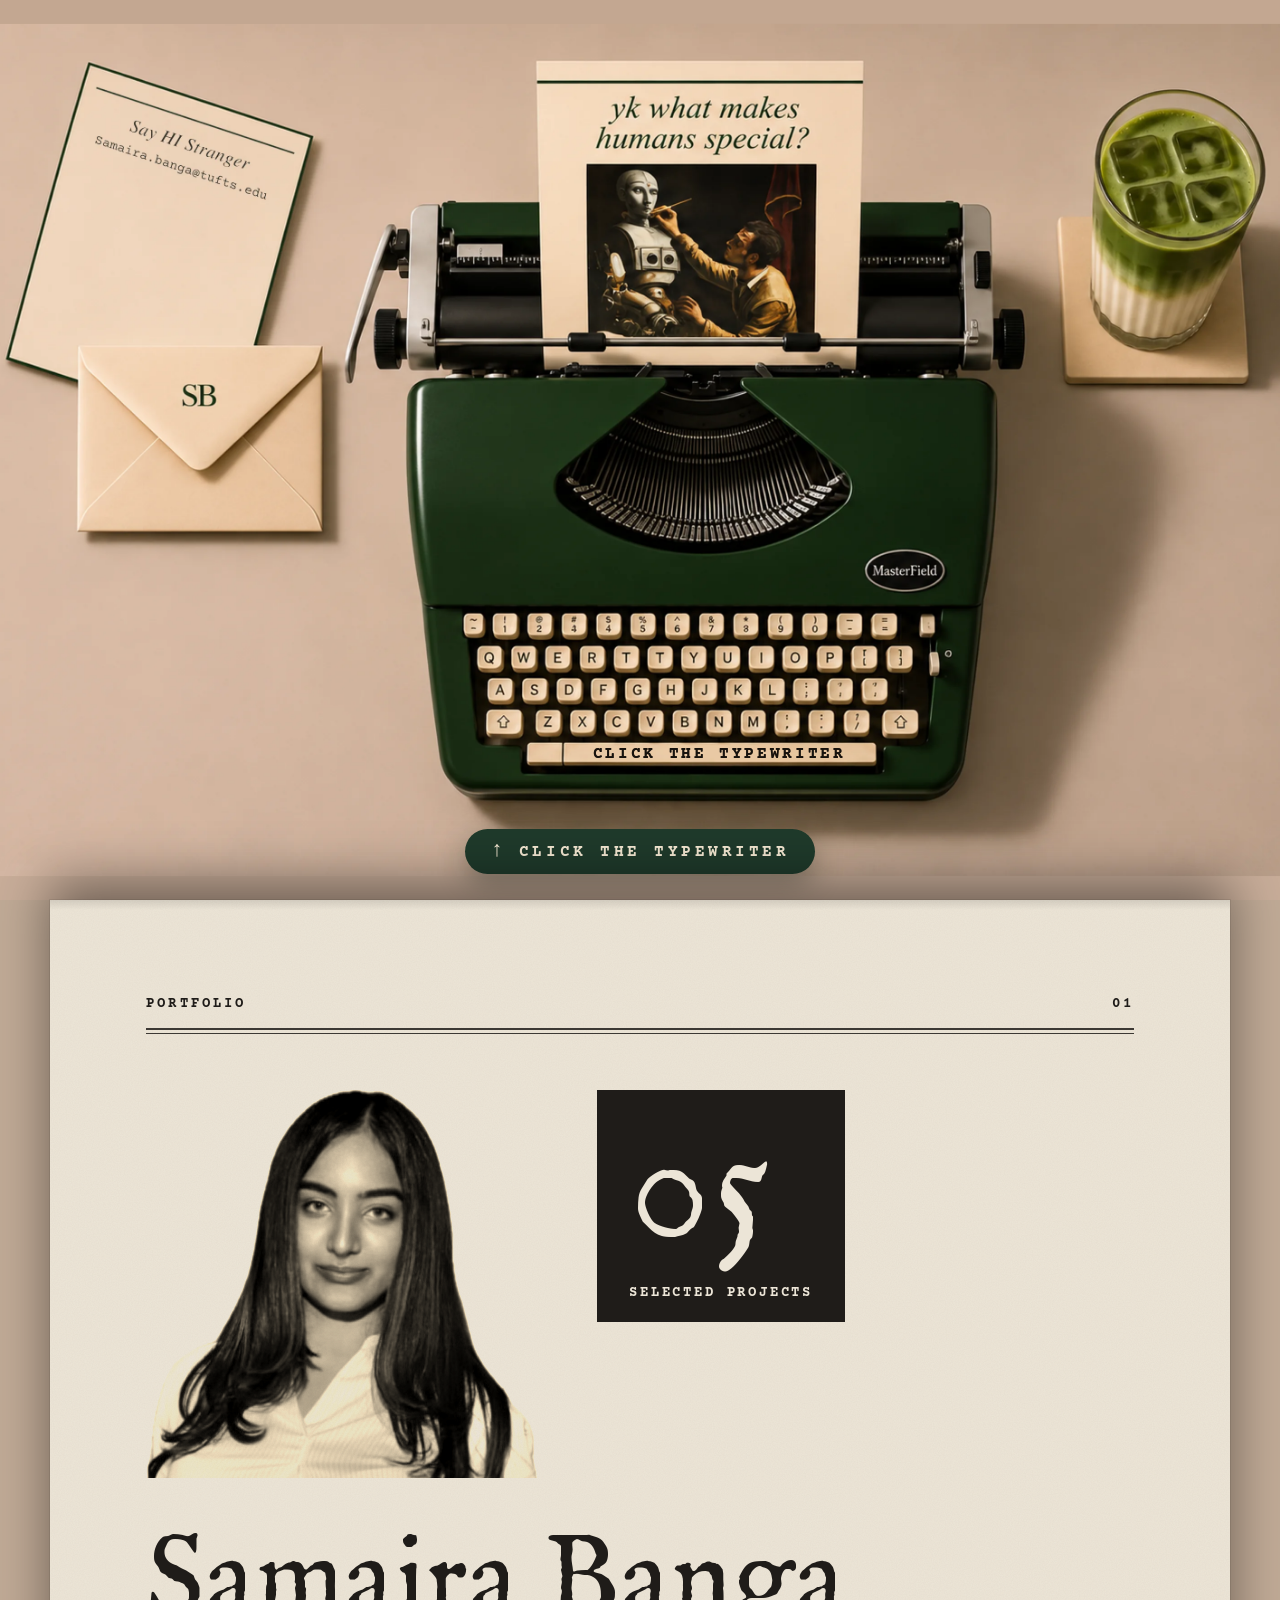
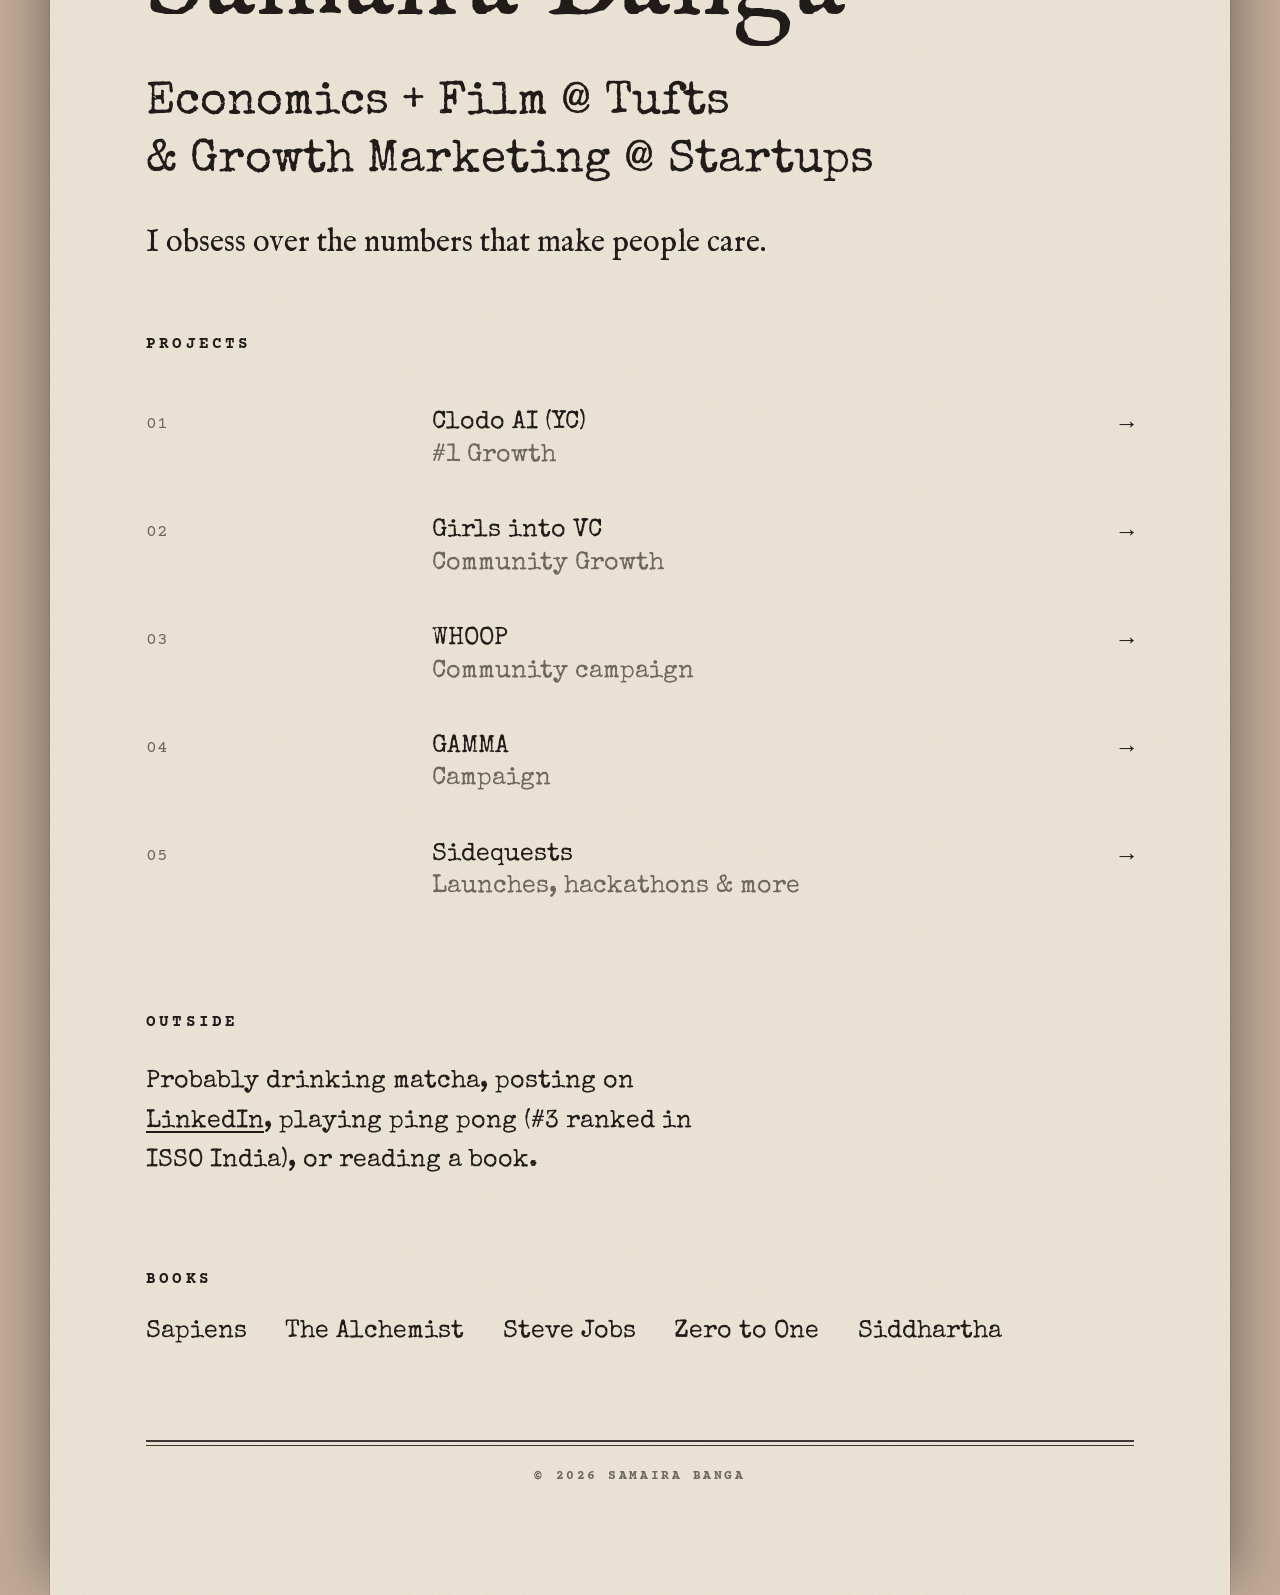
==== index.html @ 6762d8e2 "Typewriter opens the portfolio at the top of the page Co-Authored-By: Claude Opus 5.5 <noreply@anthr" ====
<!DOCTYPE html>
<html lang="en">
<head>
<meta charset="UTF-8">
<meta name="viewport" content="width=device-width, initial-scale=1.0">
<title>Samaira Banga</title>
<link rel="preconnect" href="https://fonts.googleapis.com">
<link href="https://fonts.googleapis.com/css2?family=Courier+Prime:wght@400;700&family=Special+Elite&display=swap" rel="stylesheet">
<style>
  @font-face { font-family: 'Fell'; font-style: normal; font-weight: 400; font-display: block; src: url([data-uri]) format('woff2'); }
  *, *::before, *::after { box-sizing: border-box; margin: 0; padding: 0; }
  :root {
    --paper: #ece5d7; --ink: #1f1c19; --ink-soft: #6e675d; --ink-faint: #9a9284;
    --fell: 'Fell', 'IM Fell English', Georgia, serif;
    --type: 'Special Elite', 'Courier Prime', monospace;
    --mono: 'Courier Prime', 'Courier New', monospace;
    --paper-noise: url("data:image/svg+xml;utf8,<svg xmlns='http://www.w3.org/2000/svg' width='220' height='220'><filter id='n'><feTurbulence type='fractalNoise' baseFrequency='.85' numOctaves='3' stitchTiles='stitch'/><feColorMatrix values='0 0 0 0 .35  0 0 0 0 .28  0 0 0 0 .2  0 0 0 .08 0'/></filter><rect width='100%' height='100%' filter='url(%23n)'/></svg>");
  }
  html, body { background: #c0aa96; }
  body { overflow-x: hidden; font-family: var(--type); color: var(--ink); }
  body.locked { overflow: hidden; }

  /* intro stays pinned while the portfolio sheet rises over it */
  .intro { position: sticky; top: 0; height: 100vh; height: 100svh; overflow: hidden; background: linear-gradient(#c3a791, #c3a791 50%, #c8ad99 50%); z-index: 0; }
  /* tall screens: the wide desk photo melts into the matching wall colour above and below */
  @media (orientation: portrait) { #overStage > img { -webkit-mask-image: linear-gradient(transparent, #000 3%, #000 97%, transparent); mask-image: linear-gradient(transparent, #000 3%, #000 97%, transparent); } }
  .scene { position: absolute; inset: 0; }
  .scene.hidden { visibility: hidden; pointer-events: none; }
  #closeScene { background: #2a2b27; }
  .stage { position: absolute; left: 0; top: 0; transform-origin: 0 0; }
  .stage img { display: block; width: 100%; height: 100%; user-select: none; -webkit-user-drag: none; }
  .cam { position: absolute; inset: 0; transform-origin: 50% 50%; will-change: transform, filter; }

  .hotspot { position: absolute; cursor: pointer; border-radius: 30px; -webkit-tap-highlight-color: transparent; }
  /* the cup is a live slice of the same photo so it can wobble */
  .cup-wobble { position: absolute; left: 0; top: 0; width: 100%; height: 100%; pointer-events: none;
    clip-path: polygon(76.4% 7%, 88.6% 7%, 88.6% 38.6%, 76.4% 38.6%); transform-origin: 82.5% 36.6%; }
  .cup-wobble img { width: 100%; height: 100%; }

  /* pages that slide out of the typewriter when you hover its sheet */
  .strips { position: absolute; inset: 0; pointer-events: none; z-index: 3; }
  .stage img.strip { position: absolute; left: 848px; top: 200px; width: 300px; height: auto; display: block; cursor: zoom-in;
    transform: translate(-50%, -50%) scale(.72); opacity: 0; pointer-events: none;
    box-shadow: 0 14px 30px rgba(40,25,10,.35), 0 0 0 1px rgba(0,0,0,.06);
    transition: transform .6s cubic-bezier(.2,.9,.25,1.08), opacity .2s ease; }
  .strip:nth-child(2) { transition-delay: .06s; } .strip:nth-child(3) { transition-delay: .12s; }
  .strips.open .strip { opacity: 1; pointer-events: auto; }
  .strips.open .s1 { transform: translate(calc(-50% - 335px), calc(-50% + 320px)) rotate(-8deg); }
  .strips.open .s2 { transform: translate(-50%, calc(-50% + 290px)) rotate(1.5deg); }
  .strips.open .s3 { transform: translate(calc(-50% + 335px), calc(-50% + 320px)) rotate(8deg); }
  .strips.open .strip:hover { z-index: 2; }
  .strips.open .s1:hover { transform: translate(calc(-50% - 335px), calc(-50% + 305px)) rotate(-6deg) scale(1.05); }
  .strips.open .s2:hover { transform: translate(-50%, calc(-50% + 275px)) rotate(0) scale(1.05); }
  .strips.open .s3:hover { transform: translate(calc(-50% + 335px), calc(-50% + 305px)) rotate(6deg) scale(1.05); }
  @media (orientation: portrait) {
    .stage img.strip { width: 440px; }
    .strips.open .s1, .strips.open .s1:hover { transform: translate(calc(-50% - 526px), calc(-50% + 410px)) rotate(-4deg); }
    .strips.open .s2, .strips.open .s2:hover { transform: translate(calc(-50% - 66px), calc(-50% + 390px)) rotate(1deg); }
    .strips.open .s3, .strips.open .s3:hover { transform: translate(calc(-50% + 394px), calc(-50% + 410px)) rotate(4deg); }
  }
  .lb { position: absolute; inset: 0; z-index: 60; display: grid; place-items: center; padding: 4vh 4vw;
    background: rgba(15,13,11,.6); opacity: 0; pointer-events: none; transition: opacity .25s; cursor: zoom-out; }
  .lb.open { opacity: 1; pointer-events: auto; }
  .lb img { max-width: 92vw; max-height: 88vh; box-shadow: 0 30px 70px rgba(0,0,0,.5); transform: scale(.94) rotate(-1deg); transition: transform .35s cubic-bezier(.2,.9,.25,1.05); }
  .lb.open img { transform: none; }

  /* ink added to the photo */
  .ink { position: absolute; transform: translate(-50%, -50%); white-space: nowrap; pointer-events: none; mix-blend-mode: multiply; }
  .mono-sb { font-family: var(--fell); font-size: 40px; color: #23382b; letter-spacing: .04em; }
  .letterhead { text-align: center; color: #2a2622; }
  .letterhead .crest { font-family: var(--fell); font-size: 22px; line-height: 1; }
  .letterhead .word { font-family: var(--fell); font-size: 13px; letter-spacing: .32em; margin-top: 3px; }

  .vignette { position: absolute; inset: 0; pointer-events: none; opacity: 0;
    background: radial-gradient(ellipse at center, transparent 35%, rgba(10,8,6,.85) 100%); }
  .flash { position: absolute; inset: 0; pointer-events: none; opacity: 0; background: #0d0c0a; }

  .hint {
    position: absolute; left: 50%; bottom: 1.6rem; transform: translateX(-50%); z-index: 6;
    font-family: var(--mono); font-weight: 700; font-size: 1rem; letter-spacing: .22em; text-transform: uppercase;
    color: #f4e8d2; background: #1f3a2b; padding: .85rem 1.6rem; border-radius: 999px;
    box-shadow: 0 10px 28px rgba(20,32,24,.35), 0 0 0 0 rgba(31,58,43,.45);
    white-space: nowrap; pointer-events: none; animation: nudge 1.8s ease-in-out infinite; transition: opacity .3s;
  }
  .hint .arw { display: inline-block; font-size: 1.35em; line-height: 0; margin-right: .55em; animation: point 1.8s ease-in-out infinite; }
  .hint .touch { display: none; }
  @media (hover: none) { .hint .touch { display: inline; } .hint .desk { display: none; } }
  @keyframes nudge {
    0%, 100% { transform: translate(-50%, 0); box-shadow: 0 10px 28px rgba(20,32,24,.35), 0 0 0 0 rgba(31,58,43,.45); }
    50% { transform: translate(-50%, -6px); box-shadow: 0 16px 32px rgba(20,32,24,.3), 0 0 0 10px rgba(31,58,43,0); }
  }
  @keyframes point { 50% { transform: translateY(-4px); } }
  @keyframes breathe { 50% { opacity: .55; } }
  /* printed right on the space bar of the photo */
  .spacebar-hint { position: absolute; left: 870px; top: 807px; transform: translate(-50%, -50%); white-space: nowrap; pointer-events: none;
    font-family: var(--mono); font-weight: 700; font-size: 17.5px; letter-spacing: .17em; text-transform: uppercase; color: #17120d;
    text-shadow: 0 0 .6px rgba(23,18,13,.6); animation: barpulse 2.2s ease-in-out infinite; transition: opacity .3s; }
  @keyframes barpulse { 50% { opacity: .45; } }
  @media (orientation: portrait) { .spacebar-hint { display: none; } }

  .paper-clip { position: absolute; inset: 0; clip-path: polygon(5.7% 22.4%, 71.9% 22.8%, 74.2% 52.6%, 4.1% 52.4%); }
  .typed { position: absolute; left: 7.5%; width: 63.5%; bottom: 50.6%; text-align: center;
    font-family: var(--fell); font-weight: 400; color: #1f1c19; text-shadow: 0 0 .5px rgba(31,28,25,.55); }
  .typed .ln { white-space: pre-wrap; }

  .scroll-cue {
    background: none; border: 0; cursor: pointer;
    position: absolute; bottom: 1.2rem; left: 50%; transform: translate(-50%, 8px); z-index: 5;
    display: flex; flex-direction: column; align-items: center; gap: .2rem;
    font-family: var(--mono); font-weight: 700; font-size: .75rem; letter-spacing: .3em; text-transform: uppercase;
    color: var(--paper); text-decoration: none; opacity: 0; pointer-events: none; transition: opacity .5s, transform .5s;
    text-shadow: 0 1px 6px rgba(0,0,0,.6);
  }
  .scroll-cue.show { opacity: 1; pointer-events: auto; transform: translate(-50%, 0); }
  .scroll-cue b { font-size: 1.1rem; animation: bob 1.4s ease-in-out infinite; }
  @keyframes bob { 50% { transform: translateY(5px); } }

  /* ---------- "Click me" toggle + note ---------- */
  .toggle {
    position: absolute; bottom: 1rem; right: 1rem; z-index: 50;
    font-family: var(--mono); font-weight: 700; font-size: .75rem; letter-spacing: .22em; text-transform: uppercase;
    background: var(--paper); color: var(--ink); border: 1.5px solid var(--ink); border-radius: 999px;
    padding: .62rem 1.05rem; cursor: pointer; box-shadow: 0 4px 14px rgba(0,0,0,.25);
    transition: background .2s, color .2s, transform .15s;
  }
  .toggle:hover { transform: translateY(-1px); }
  .toggle[aria-pressed="true"] { background: var(--ink); color: var(--paper); }
  .note-wrap { position: absolute; inset: 0; z-index: 40; display: grid; place-items: center; padding: 1.5rem;
    background: rgba(15,13,11,.45); opacity: 0; pointer-events: none; transition: opacity .3s; }
  .note-wrap.open { opacity: 1; pointer-events: auto; }
  .note {
    width: min(520px, 90vw); padding: 3rem 2.6rem 2.6rem;
    background-color: var(--paper); background-image: var(--paper-noise);
    box-shadow: 0 30px 70px rgba(0,0,0,.45), 0 0 0 1px rgba(0,0,0,.06);
    font-family: var(--fell); font-size: clamp(1.45rem, 3.6vw, 2rem); line-height: 1.35; color: var(--ink); text-align: center;
    transform: translateY(120%) rotate(-3deg); transition: transform .65s cubic-bezier(.2,.9,.25,1.05);
    border-top: 1px dashed rgba(31,28,25,.25);
  }
  .note-wrap.open .note { transform: translateY(0) rotate(-1.2deg); }
  .note .sig { margin-top: 1.4rem; font-size: .8em; color: var(--ink-soft); }

  /* ---------- portfolio sheet that emerges over the typewriter ---------- */
  .sheet {
    position: relative; z-index: 2;
    width: min(94vw, 1180px); margin: 0 auto;
    background-color: var(--paper); background-image: var(--paper-noise);
    box-shadow: 0 -18px 50px rgba(0,0,0,.45), 0 0 0 1px rgba(0,0,0,.08);
    transform-origin: 50% 0;
  }
  .sheet::before { /* faint feed marks across the top edge */
    content: ''; position: absolute; left: 0; right: 0; top: 0; height: 10px;
    background: linear-gradient(180deg, rgba(0,0,0,.10), transparent);
  }
  .portfolio { padding: 6rem 6rem 7rem; }
  .rv { opacity: 0; transform: translateY(18px); transition: opacity .6s ease, transform .6s ease; }
  .sheet.in .rv { opacity: 1; transform: none; }
  .topbar { position: relative; display: flex; justify-content: space-between; padding-bottom: 1.4rem; margin-bottom: 3.5rem;
    font-family: var(--mono); font-weight: 700; font-size: .9rem; letter-spacing: .22em; text-transform: uppercase; }
  .topbar::after, .foot::before { content: ''; position: absolute; left: 0; right: 0; height: 0; border-top: 2px solid var(--ink); border-bottom: 1px solid var(--ink); padding-top: 3px; opacity: .85; }
  .topbar::after { bottom: 0; }
  .hero { display: flex; align-items: flex-start; gap: clamp(1.5rem, 4vw, 3.5rem); margin-bottom: 3rem; }
  .camera { position: relative; width: min(46%, 400px); flex-shrink: 0; overflow: hidden; cursor: pointer; -webkit-tap-highlight-color: transparent; }
  .camera img { display: block; width: 100%; height: auto; mix-blend-mode: multiply; filter: grayscale(1) sepia(.35) contrast(1.15) brightness(1.02); }
  .camera::before, .camera::after { content: ''; position: absolute; left: 0; right: 0; height: 50%; background: var(--ink); transform: scaleY(0); pointer-events: none; z-index: 1; }
  .camera::before { top: 0; transform-origin: top; } .camera::after { bottom: 0; transform-origin: bottom; }
  .camera.snap::before, .camera.snap::after { animation: shutter .32s cubic-bezier(.6,0,.4,1); }
  @keyframes shutter { 0% { transform: scaleY(0); } 35%, 55% { transform: scaleY(1.02); } 100% { transform: scaleY(0); } }
  .camera .cflash { position: absolute; inset: 0; background: #fffaf0; opacity: 0; pointer-events: none; z-index: 2; }
  .camera.snap .cflash { animation: cflash .6s ease-out .16s; }
  @keyframes cflash { 10% { opacity: .95; } 100% { opacity: 0; } }
  .stat { background: var(--ink); color: var(--paper); padding: 1.6rem 2rem 1.3rem; cursor: pointer; -webkit-tap-highlight-color: transparent; }
  .stat .big { font-family: var(--fell); font-size: clamp(5rem, 13vw, 11rem); line-height: .9; margin-bottom: 1.2rem; }
  .stat .small { font-family: var(--mono); font-weight: 700; font-size: clamp(.7rem, 1.1vw, .9rem); letter-spacing: .2em; text-transform: uppercase; }
  .stat.stamping { animation: stamp .55s cubic-bezier(.5,0,.3,1); }
  @keyframes stamp { 40% { transform: translateY(-10px) rotate(-4deg) scale(1.12); box-shadow: 0 16px 24px rgba(0,0,0,.35); } 58% { transform: rotate(.5deg) scale(.94); } 72% { transform: scale(1.02); } 100% { transform: none; } }
  .camera:focus-visible, .stat:focus-visible { outline: 1px dashed var(--ink); outline-offset: 4px; }
  .quote { font-family: var(--fell); font-size: clamp(1.3rem, 2.4vw, 2rem); line-height: 1.3; margin-top: 2rem; }
  .email { display: inline-block; margin-top: 2rem; font-size: clamp(1.1rem, 1.9vw, 1.45rem); color: inherit; text-decoration: underline; text-underline-offset: 5px; text-decoration-thickness: 1px; }
  .email:hover { color: var(--ink-soft); }
  .outside { font-size: clamp(1.15rem, 2vw, 1.55rem); line-height: 1.6; max-width: 40ch; }
  .outside a { text-decoration: underline; text-underline-offset: 4px; color: inherit; }
  .books { list-style: none; display: flex; flex-wrap: wrap; gap: .6rem 2.4rem; font-size: clamp(1.15rem, 2vw, 1.55rem); }
  .foot { position: relative; margin-top: 6rem; padding-top: 1.8rem; text-align: center; font-family: var(--mono); font-weight: 700; font-size: .8rem; letter-spacing: .2em; text-transform: uppercase; color: var(--ink-soft); }
  .foot::before { top: 0; }
  .media-link { display: block; cursor: pointer; }
  .media-link img { transition: transform .25s ease, box-shadow .25s ease; }
  .media-link:hover img { transform: translateY(-3px); box-shadow: 0 12px 26px rgba(0,0,0,.18); }
  .work a { display: contents; color: inherit; text-decoration: none; cursor: pointer; }
  /* in-page project view */
  [hidden] { display: none !important; }
  .back { background: none; border: 0; padding: 0; cursor: pointer; color: inherit; font: inherit; letter-spacing: inherit; text-transform: inherit; }
  .back:hover { color: var(--ink-soft); }
  .d-title { font-family: var(--fell); font-weight: 400; font-size: clamp(3rem, 8vw, 6.4rem); line-height: 1; }
  .d-kicker { font-family: var(--mono); font-weight: 700; font-size: .95rem; letter-spacing: .2em; text-transform: uppercase; margin-top: 1.6rem; }
  .d-tag { font-size: clamp(1.15rem, 2vw, 1.55rem); line-height: 1.5; margin-top: 1.4rem; max-width: 46ch; color: var(--ink-soft); }
  .media { display: grid; grid-template-columns: repeat(auto-fit, minmax(260px, 1fr)); gap: 3rem 2.2rem; margin-top: 3.5rem; }
  .media figure { margin: 0; }
  .media img { display: block; width: 100%; mix-blend-mode: multiply; filter: grayscale(1) sepia(.35) contrast(1.15) brightness(1.02); transition: filter .3s, mix-blend-mode .3s; }
  .media figure:hover img { filter: none; mix-blend-mode: normal; }
  .media .tall img { aspect-ratio: 9/16; object-fit: cover; }
  .media figcaption { font-size: clamp(1rem, 1.6vw, 1.25rem); line-height: 1.55; }
  .media figcaption p { margin-top: 1rem; }
  .media a, .d-body a { color: inherit; text-decoration: underline; text-underline-offset: 4px; }
  .media a.view { display: inline-block; margin-top: 1rem; text-decoration: none; font-family: var(--mono); font-weight: 700; font-size: .8rem; letter-spacing: .18em; text-transform: uppercase; color: var(--ink-soft); }
  .media a.view:hover { color: var(--ink); }
  .d-body { margin-top: 3rem; font-size: clamp(1.1rem, 1.9vw, 1.45rem); line-height: 1.6; max-width: 46ch; }
  .d-body p + p { margin-top: 1rem; }
  .quests { list-style: none; margin-top: 3.5rem; border-bottom: 1px solid rgba(31,28,25,.18); }
  .quests > li { border-top: 1px solid rgba(31,28,25,.18); }
  .quests summary { list-style: none; display: grid; grid-template-columns: 4rem 1fr auto; align-items: start; padding: 1.8rem 0; cursor: pointer; }
  .quests summary::-webkit-details-marker { display: none; }
  .q-static { display: grid; grid-template-columns: 4rem 1fr auto; align-items: start; padding: 1.8rem 0; }
  .quests .num { font-family: var(--mono); font-size: 1.15rem; color: var(--ink-soft); padding-top: .35rem; }
  .q-head { display: block; }
  .q-title { display: block; font-family: var(--fell); font-weight: 400; font-size: clamp(1.7rem, 3.4vw, 2.4rem); line-height: 1.1; }
  .quests summary:hover .q-title { text-decoration: underline; text-decoration-thickness: 1px; text-underline-offset: 6px; }
  .q-text { display: block; font-size: clamp(1.1rem, 1.9vw, 1.4rem); color: var(--ink-soft); margin-top: .5rem; }
  .q-toggle { position: relative; width: 1.4rem; height: 1.4rem; margin-top: .6rem; }
  .q-toggle::before, .q-toggle::after { content: ''; position: absolute; left: 0; right: 0; top: 50%; height: 2px; background: var(--ink); transition: transform .25s ease; }
  .q-toggle::after { transform: rotate(90deg); }
  details[open] .q-toggle::after { transform: rotate(0); }
  .q-body { padding: 0 0 2rem 4rem; }
  .q-bullets { margin: 0 0 0 1.1rem; font-size: clamp(1.05rem, 1.8vw, 1.3rem); line-height: 1.55; }
  .q-bullets li + li { margin-top: .35rem; }
  .q-bullets a { color: inherit; text-decoration: underline; text-underline-offset: 4px; }
  .q-bullets .media { margin-top: 1.2rem; }
  .q-bullets a.q-visit { text-decoration: none; color: var(--ink-soft); }
  .quests .media { margin-top: 1.4rem; grid-template-columns: 1fr 1fr; gap: 1.2rem; }
  .quests .media figure.wide { grid-column: 1 / -1; }
  .quests .media figure.sq img { aspect-ratio: 1 / 1; object-fit: cover; object-position: 50% 80%; }
  .q-visit { display: inline-block; margin-top: 1rem; font-family: var(--mono); font-weight: 700; font-size: .8rem; letter-spacing: .18em; text-transform: uppercase; color: var(--ink-soft); text-decoration: none; }
  .q-visit:hover { color: var(--ink); }
  .d-visit { margin-top: 1.6rem; }
  @media (max-width: 640px) { .quests summary, .q-static { grid-template-columns: 2.6rem 1fr auto; } .q-body { padding-left: 2.6rem; } }
  .d-next { display: flex; justify-content: space-between; gap: 1rem; margin-top: 5rem; font-family: var(--mono); font-weight: 700; font-size: .9rem; letter-spacing: .2em; text-transform: uppercase; }
  .pv-in { animation: pvin .5s ease; }
  @keyframes pvin { from { opacity: 0; transform: translateY(14px); } to { opacity: 1; transform: none; } }
  /* back-to-desk cue on the close-up */
  .desk-cue { position: absolute; top: 1.1rem; left: 50%; transform: translateX(-50%); z-index: 5; background: none; border: 0; cursor: pointer;
    font-family: var(--mono); font-weight: 700; font-size: .7rem; letter-spacing: .28em; text-transform: uppercase; color: var(--paper);
    text-shadow: 0 1px 6px rgba(0,0,0,.6); opacity: .75; display: flex; flex-direction: column; align-items: center; gap: .15rem; }
  .desk-cue:hover { opacity: 1; }
  .work li:hover .co { text-decoration: underline; text-decoration-thickness: 1px; text-underline-offset: 6px; }
  .name { font-family: var(--fell); font-weight: 400; font-size: clamp(3.4rem, 9vw, 7.6rem); line-height: 1; }
  .label.first { margin-top: 4.5rem; }
  .sub { font-size: clamp(1.6rem, 3.6vw, 3rem); line-height: 1.25; margin-top: 2.2rem; }
  .role { font-family: var(--mono); font-weight: 700; font-size: clamp(.95rem, 1.6vw, 1.35rem); letter-spacing: .22em; text-transform: uppercase; margin-top: 2.2rem; }
  .label { font-family: var(--mono); font-weight: 700; font-size: 1rem; letter-spacing: .2em; margin: 5.5rem 0 2rem; }
  .work { list-style: none; }
  .work li { display: grid; grid-template-columns: 1fr 2.4fr auto; align-items: start; padding: 1.6rem 0; }
  .work .num { font-family: var(--mono); font-size: 1.15rem; color: var(--ink-soft); padding-top: .2rem; }
  .work .co, .work .what { font-size: 1.55rem; }
  .work .what { color: var(--ink-soft); margin-top: .55rem; }
  .work .arrow { font-size: 1.5rem; }
  @media (max-width: 700px) {
    .hint { bottom: 4.2rem; }
    .portfolio { padding: 4rem 1.5rem 5rem; }
    .work li { grid-template-columns: 3rem 1fr auto; }
    .work .co, .work .what { font-size: 1.2rem; }
    .note { padding: 2.4rem 1.6rem 2rem; }
    .hero { gap: 1rem; }
    .sub { font-size: clamp(1.1rem, 5.3vw, 1.4rem); }
    .quote { font-size: 1.05rem; }
    .media { grid-template-columns: 1fr 1fr; gap: 2rem 1rem; }
    .media figure.wide { grid-column: 1 / -1; }
    .stat { padding: 1rem 1.1rem .9rem; }
    .topbar { margin-bottom: 2.2rem; }
  }
  /* touch-to-ink: black ink splashes out from where you touch, then draws back */
@property --splat {
  syntax: "<length>";
  inherits: false;
  initial-value: 0px;
}

.splat {
  position: relative;
  display: inline-block;
  padding: 0 0.15em;
  margin: 0 -0.15em;
  cursor: default;
  white-space: inherit;
}

.splat::after {
  content: attr(data-text);
  position: absolute;
  inset: 0;
  padding: 0 0.15em;
  background: var(--ink);
  color: var(--paper);
  text-shadow: none;
  pointer-events: none;
  --splat: 0px;
  -webkit-mask: url("data:image/svg+xml,%3Csvg xmlns='http://www.w3.org/2000/svg' viewBox='0 0 200 200'%3E%3Cpath d='M159.7 93.9Q169.5 100.0 160.0 106.2Q150.5 112.4 152.7 120.6Q154.9 128.8 146.3 131.1Q137.8 133.5 135.8 141.3Q133.9 149.1 126.9 150.9Q120.0 152.7 113.0 151.2Q106.0 149.8 98.6 161.2Q91.2 172.6 86.8 159.6Q82.4 146.5 74.8 147.0Q67.2 147.5 64.8 140.4Q62.3 133.4 58.6 128.5Q55.0 123.6 49.6 118.7Q44.2 113.8 39.3 106.9Q34.5 100.0 35.4 92.2Q36.4 84.3 44.5 79.7Q52.7 75.2 53.3 67.2Q53.9 59.2 57.7 51.6Q61.4 44.1 70.0 43.7Q78.5 43.4 85.8 43.4Q93.1 43.5 100.7 37.7Q108.3 32.0 115.5 36.1Q122.7 40.2 130.1 42.9Q137.6 45.5 139.3 54.6Q141.0 63.7 143.5 69.8Q145.9 75.9 147.9 81.8Q149.9 87.7 159.7 93.9Z'/%3E%3Ccircle cx='67.7' cy='183.9' r='3.5'/%3E%3Ccircle cx='25.0' cy='57.8' r='4.5'/%3E%3Ccircle cx='29.9' cy='78.3' r='2.8'/%3E%3Ccircle cx='123.8' cy='183.7' r='4.9'/%3E%3Ccircle cx='66.7' cy='178.1' r='5.0'/%3E%3Ccircle cx='72.5' cy='185.1' r='6.3'/%3E%3Ccircle cx='103.1' cy='184.6' r='5.4'/%3E%3Ccircle cx='162.3' cy='37.8' r='4.1'/%3E%3Ccircle cx='174.0' cy='90.7' r='4.8'/%3E%3Cellipse cx='102.9' cy='36.2' rx='11.4' ry='3.1' transform='rotate%28273 102.9 36.2%29'/%3E%3Cellipse cx='65.0' cy='38.0' rx='11.9' ry='4.8' transform='rotate%28241 65.0 38.0%29'/%3E%3Cellipse cx='72.6' cy='164.8' rx='12.0' ry='4.2' transform='rotate%28113 72.6 164.8%29'/%3E%3Cellipse cx='30.6' cy='119.6' rx='13.7' ry='3.9' transform='rotate%28164 30.6 119.6%29'/%3E%3C/svg%3E") no-repeat;
  mask: url("data:image/svg+xml,%3Csvg xmlns='http://www.w3.org/2000/svg' viewBox='0 0 200 200'%3E%3Cpath d='M159.7 93.9Q169.5 100.0 160.0 106.2Q150.5 112.4 152.7 120.6Q154.9 128.8 146.3 131.1Q137.8 133.5 135.8 141.3Q133.9 149.1 126.9 150.9Q120.0 152.7 113.0 151.2Q106.0 149.8 98.6 161.2Q91.2 172.6 86.8 159.6Q82.4 146.5 74.8 147.0Q67.2 147.5 64.8 140.4Q62.3 133.4 58.6 128.5Q55.0 123.6 49.6 118.7Q44.2 113.8 39.3 106.9Q34.5 100.0 35.4 92.2Q36.4 84.3 44.5 79.7Q52.7 75.2 53.3 67.2Q53.9 59.2 57.7 51.6Q61.4 44.1 70.0 43.7Q78.5 43.4 85.8 43.4Q93.1 43.5 100.7 37.7Q108.3 32.0 115.5 36.1Q122.7 40.2 130.1 42.9Q137.6 45.5 139.3 54.6Q141.0 63.7 143.5 69.8Q145.9 75.9 147.9 81.8Q149.9 87.7 159.7 93.9Z'/%3E%3Ccircle cx='67.7' cy='183.9' r='3.5'/%3E%3Ccircle cx='25.0' cy='57.8' r='4.5'/%3E%3Ccircle cx='29.9' cy='78.3' r='2.8'/%3E%3Ccircle cx='123.8' cy='183.7' r='4.9'/%3E%3Ccircle cx='66.7' cy='178.1' r='5.0'/%3E%3Ccircle cx='72.5' cy='185.1' r='6.3'/%3E%3Ccircle cx='103.1' cy='184.6' r='5.4'/%3E%3Ccircle cx='162.3' cy='37.8' r='4.1'/%3E%3Ccircle cx='174.0' cy='90.7' r='4.8'/%3E%3Cellipse cx='102.9' cy='36.2' rx='11.4' ry='3.1' transform='rotate%28273 102.9 36.2%29'/%3E%3Cellipse cx='65.0' cy='38.0' rx='11.9' ry='4.8' transform='rotate%28241 65.0 38.0%29'/%3E%3Cellipse cx='72.6' cy='164.8' rx='12.0' ry='4.2' transform='rotate%28113 72.6 164.8%29'/%3E%3Cellipse cx='30.6' cy='119.6' rx='13.7' ry='3.9' transform='rotate%28164 30.6 119.6%29'/%3E%3C/svg%3E") no-repeat;
  -webkit-mask-size: var(--splat) var(--splat);
  mask-size: var(--splat) var(--splat);
  -webkit-mask-position: calc(var(--x, 50%) - var(--splat) / 2) calc(var(--y, 50%) - var(--splat) / 2);
  mask-position: calc(var(--x, 50%) - var(--splat) / 2) calc(var(--y, 50%) - var(--splat) / 2);
  transition: --splat 0.5s cubic-bezier(0.5, 0, 0.75, 0);
}

.splat.inked::after {
  --splat: 1800px;
  transition: --splat 0.8s linear;
}




  @media (prefers-reduced-motion: reduce) {
    .splat::after, .splat.inked::after { transition: none; }
    .hint, .hint .arw, .spacebar-hint, .scroll-cue b { animation: none; }
    .note, .rv, .strip, .lb, .lb img { transition: none; }
    .camera.snap::before, .camera.snap::after, .camera.snap .cflash, .stat.stamping { animation: none; }
  }
</style>
<script>
  (function () {
    try { if ('scrollRestoration' in history) history.scrollRestoration = 'manual'; } catch (e) {}
    try { if (location.hash) history.replaceState(null, '', location.pathname + location.search); } catch (e) {}
    window.scrollTo(0, 0);
    window.addEventListener('load', function () { window.scrollTo(0, 0); });
  })();
</script>
</head>
<body class="locked">

<section class="intro" id="intro" aria-label="Intro">
<div class="lb" id="lb" role="dialog" aria-label="Page"><img id="lbImg" alt=""></div>

  <!-- 1. top-down photo -->
  <div class="scene" id="overScene">
    <div class="cam" id="overCam">
      <div class="stage" id="overStage" style="width:1670px;height:942px">
        <img src="[data-uri]" alt="A green typewriter on a desk with a page asking what makes humans special, a Say HI Stranger note with Samaira's email, an SB envelope and an iced matcha">
        <div class="cup-wobble" id="cupWobble"><img src="[data-uri]" alt=""></div><script>document.querySelector('#cupWobble img').src=document.querySelector('#overStage > img').src;</script>
        <div class="hotspot" id="typewriterHit" style="left:27.2%;top:4%;width:45.3%;height:87%" role="button" tabindex="0" aria-label="Open the typewriter"></div>
        <div class="spacebar-hint" id="hint" aria-hidden="true">Click the typewriter</div>
        <div class="hotspot" id="paperHit" style="left:39.6%;top:3.5%;width:22.4%;height:37%" role="button" tabindex="0" aria-label="Pull out the pages"></div>
        <div class="strips" id="strips"><img class="strip s1" src="[data-uri]" alt="Page 1 of the story"><img class="strip s2" src="[data-uri]" alt="Page 2 of the story"><img class="strip s3" src="[data-uri]" alt="Page 3 of the story"></div>
        <a class="hotspot" id="cupHit" style="left:74.7%;top:6%;width:14.4%;height:37%" href="https://chatgpt.com/s/t_6aeb7a5921008191a68fbeeb0198187c" target="_blank" rel="noopener noreferrer" aria-label="Open the matcha link"></a>
      </div>
    </div>
    <div class="vignette" id="vignette"></div>
    <div class="hint hint-pill" id="hintPill"><span class="arw">↑</span><span class="desk">Click</span><span class="touch">Tap</span> the typewriter</div>
  </div>

  <!-- 2. close-up of the paper -->
  <div class="scene hidden" id="closeScene">
    <div class="cam" id="closeCam">
      <div class="stage" id="closeStage" style="width:1536px;height:1134px">
        <img src="[data-uri]" alt="Close-up of paper in the typewriter">
        <div class="paper-clip"><div class="typed" id="typed" aria-live="polite"></div></div>
      </div>
    </div>
    <button class="desk-cue" id="deskCue" type="button"><b>↑</b><span>Back to desk</span></button>
    <button class="scroll-cue" id="scrollCue" type="button"><span>See portfolio</span><b>↓</b></button>
  </div>
  <div class="flash" id="flash"></div>
</section>

<div class="sheet" id="sheet">
<section class="portfolio" id="portfolio-content">
  <div class="topbar rv"><span>Portfolio</span><span>01</span></div>
  <header class="hero rv">
    <div class="camera" id="camera" role="button" tabindex="0" aria-label="Take a photo"><img src="[data-uri]" alt="Samaira Banga"><span class="cflash"></span></div>
    <div class="stat" id="stamp" role="button" tabindex="0" aria-label="Stamp"><div class="big">05</div><div class="small">Selected projects</div></div>
  </header>
  <h1 class="name rv"><span class="splat">Samaira Banga</span></h1>
  <div class="sub rv"><span class="splat">Economics + Film @&nbsp;Tufts</span><br><span class="splat">&amp; Growth Marketing @&nbsp;Startups</span></div>
  <p class="quote rv"><span class="splat">I obsess over the numbers that make people care.</span></p>
  <div class="label first rv" id="work">PROJECTS</div>
  <ul class="work">
    <li class="rv"><a href="#" data-slug="clodo"><span class="num">01</span><div><div class="co">Clodo AI (YC)</div><div class="what">#1 Growth</div></div><span class="arrow">→</span></a></li>
    <li class="rv"><a href="#" data-slug="girlsintovc"><span class="num">02</span><div><div class="co">Girls into VC</div><div class="what">Community Growth</div></div><span class="arrow">→</span></a></li>
    <li class="rv"><a href="#" data-slug="whoop"><span class="num">03</span><div><div class="co">WHOOP</div><div class="what">Community campaign</div></div><span class="arrow">→</span></a></li>
    <li class="rv"><a href="#" data-slug="gamma"><span class="num">04</span><div><div class="co">GAMMA</div><div class="what">Campaign</div></div><span class="arrow">→</span></a></li>
    <li class="rv"><a href="#" data-slug="sidequests"><span class="num">05</span><div><div class="co">Sidequests</div><div class="what">Launches, hackathons &amp; more</div></div><span class="arrow">→</span></a></li>
  </ul>
  <div class="label rv">OUTSIDE</div>
  <p class="outside rv">Probably drinking matcha, posting on <a href="https://www.linkedin.com/in/samaira-banga-2a7239335/" target="_blank" rel="noopener noreferrer">LinkedIn</a>, playing ping pong (#3 ranked in ISSO India), or reading a book.</p>
  <div class="label rv">BOOKS</div>
  <ul class="books rv"><li>Sapiens</li><li>The Alchemist</li><li>Steve Jobs</li><li>Zero to One</li><li>Siddhartha</li></ul>
  <footer class="foot rv">&copy; 2026 Samaira Banga</footer>
</section>
<section class="portfolio" id="project-view" hidden aria-live="polite"></section>
</div>

<script>
// Central place to edit project content. Each project becomes one row in
// the Projects list on the home page and one detail page. The list order here
// is the order on the site.
const PROJECTS = [
  {
    slug: "clodo",
    title: "Clodo AI (YC)",
    role: "Planet scale people sourcing",
    url: "https://clodo.ai/",
    meta: "#1 Growth",
    // Numbered sections: an optional heading, a row of images (max 2 per
    // row), then a shared caption below the whole row.
    sections: [
      {
        images: ["[data-uri]", "[data-uri]"],
        text: [
          "Created Founder-Led content on LinkedIn for <a class=\"inline-link\" href=\"https://www.linkedin.com/in/sidharthrajaram/\" target=\"_blank\" rel=\"noopener noreferrer\">@Sidrajaram</a> and <a class=\"inline-link\" href=\"https://www.linkedin.com/in/rithvikchuppala/\" target=\"_blank\" rel=\"noopener noreferrer\">@RithvikChuppala</a>, growing from 0 to 2M+ impressions and adding $50k in MRR."
        ]
      }
    ]
  },
  {
    slug: "girlsintovc",
    title: "Girls into VC",
    role: "Community of 10k+ women",
    meta: "Community Growth",
    videos: [
      {
        thumbnail: "[data-uri]",
        url: "https://www.linkedin.com/feed/update/urn:li:activity:7467707389861928960/",
        text: [
          "A16z Boston Tech Week Hackathon.",
          "Partnered with Lovable & Silicon Valley Bank, 100+ signups via socials."
        ]
      },
      {
        thumbnail: "[data-uri]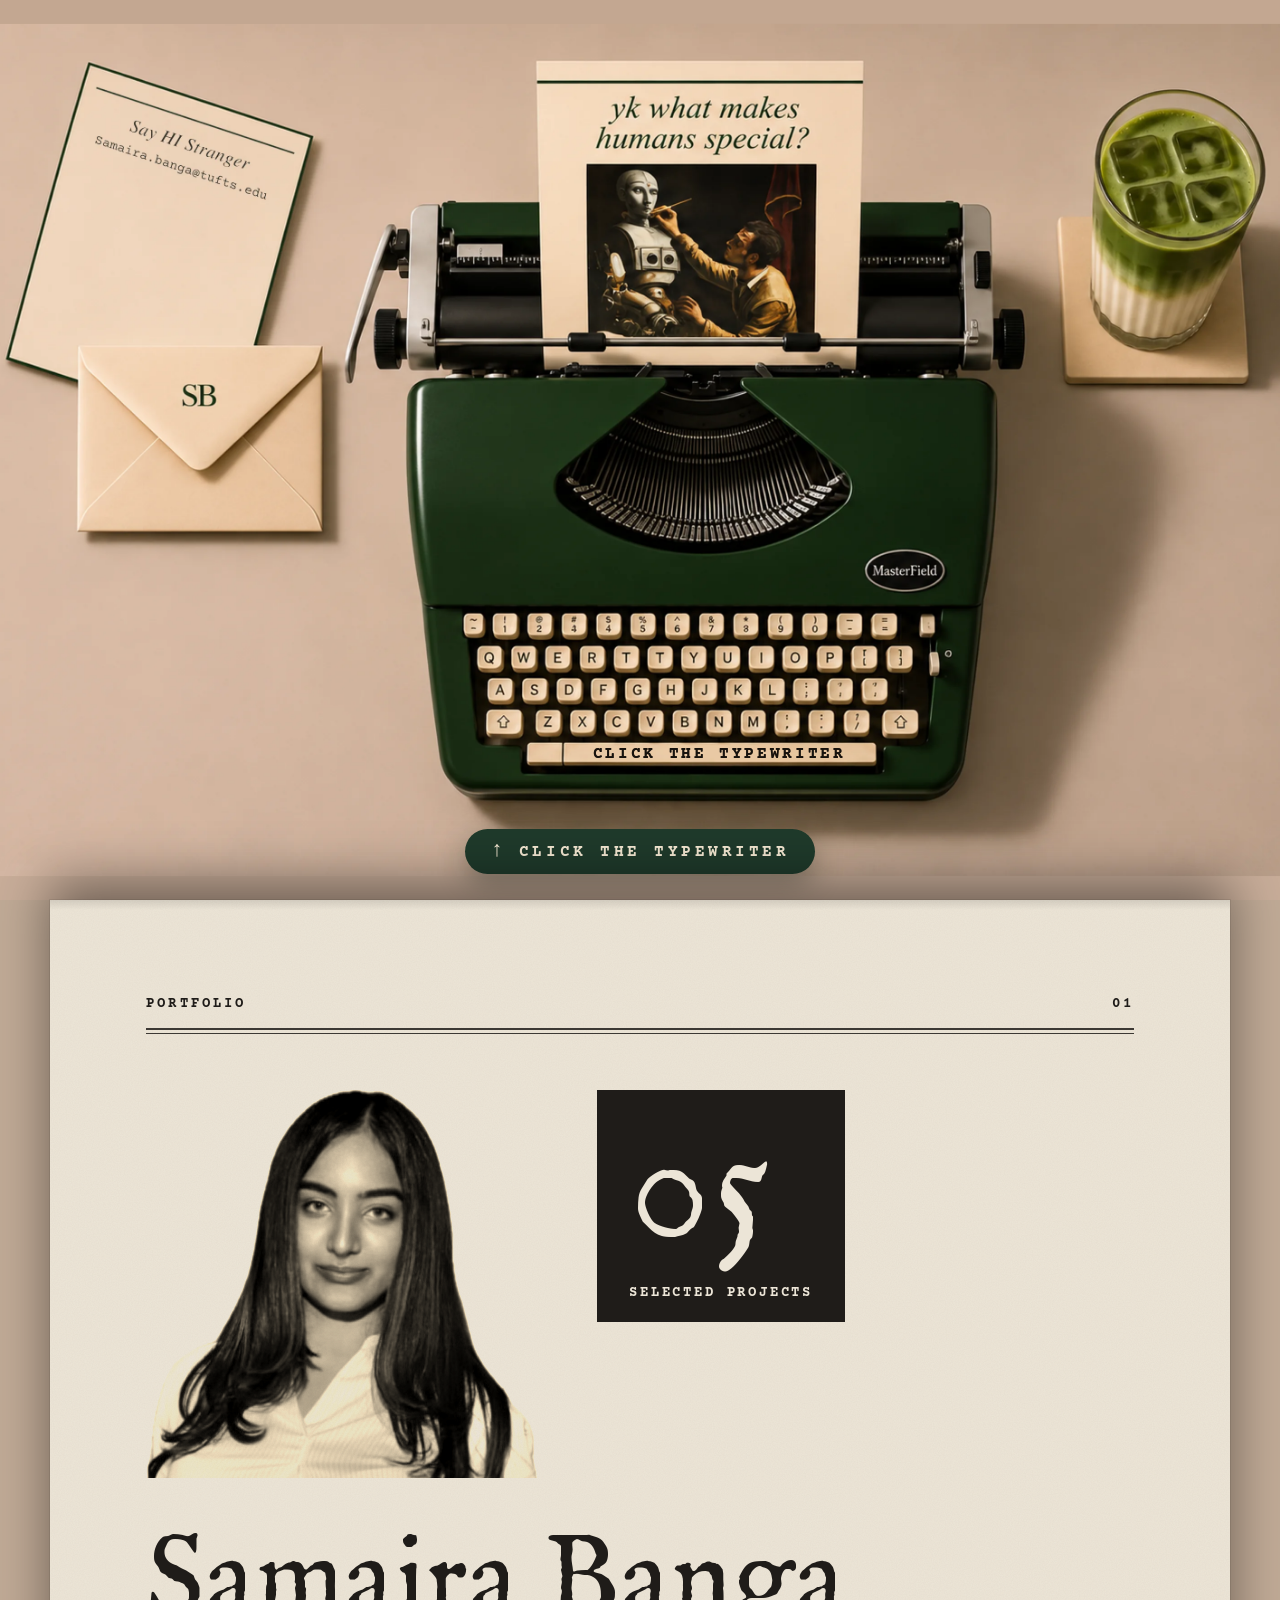
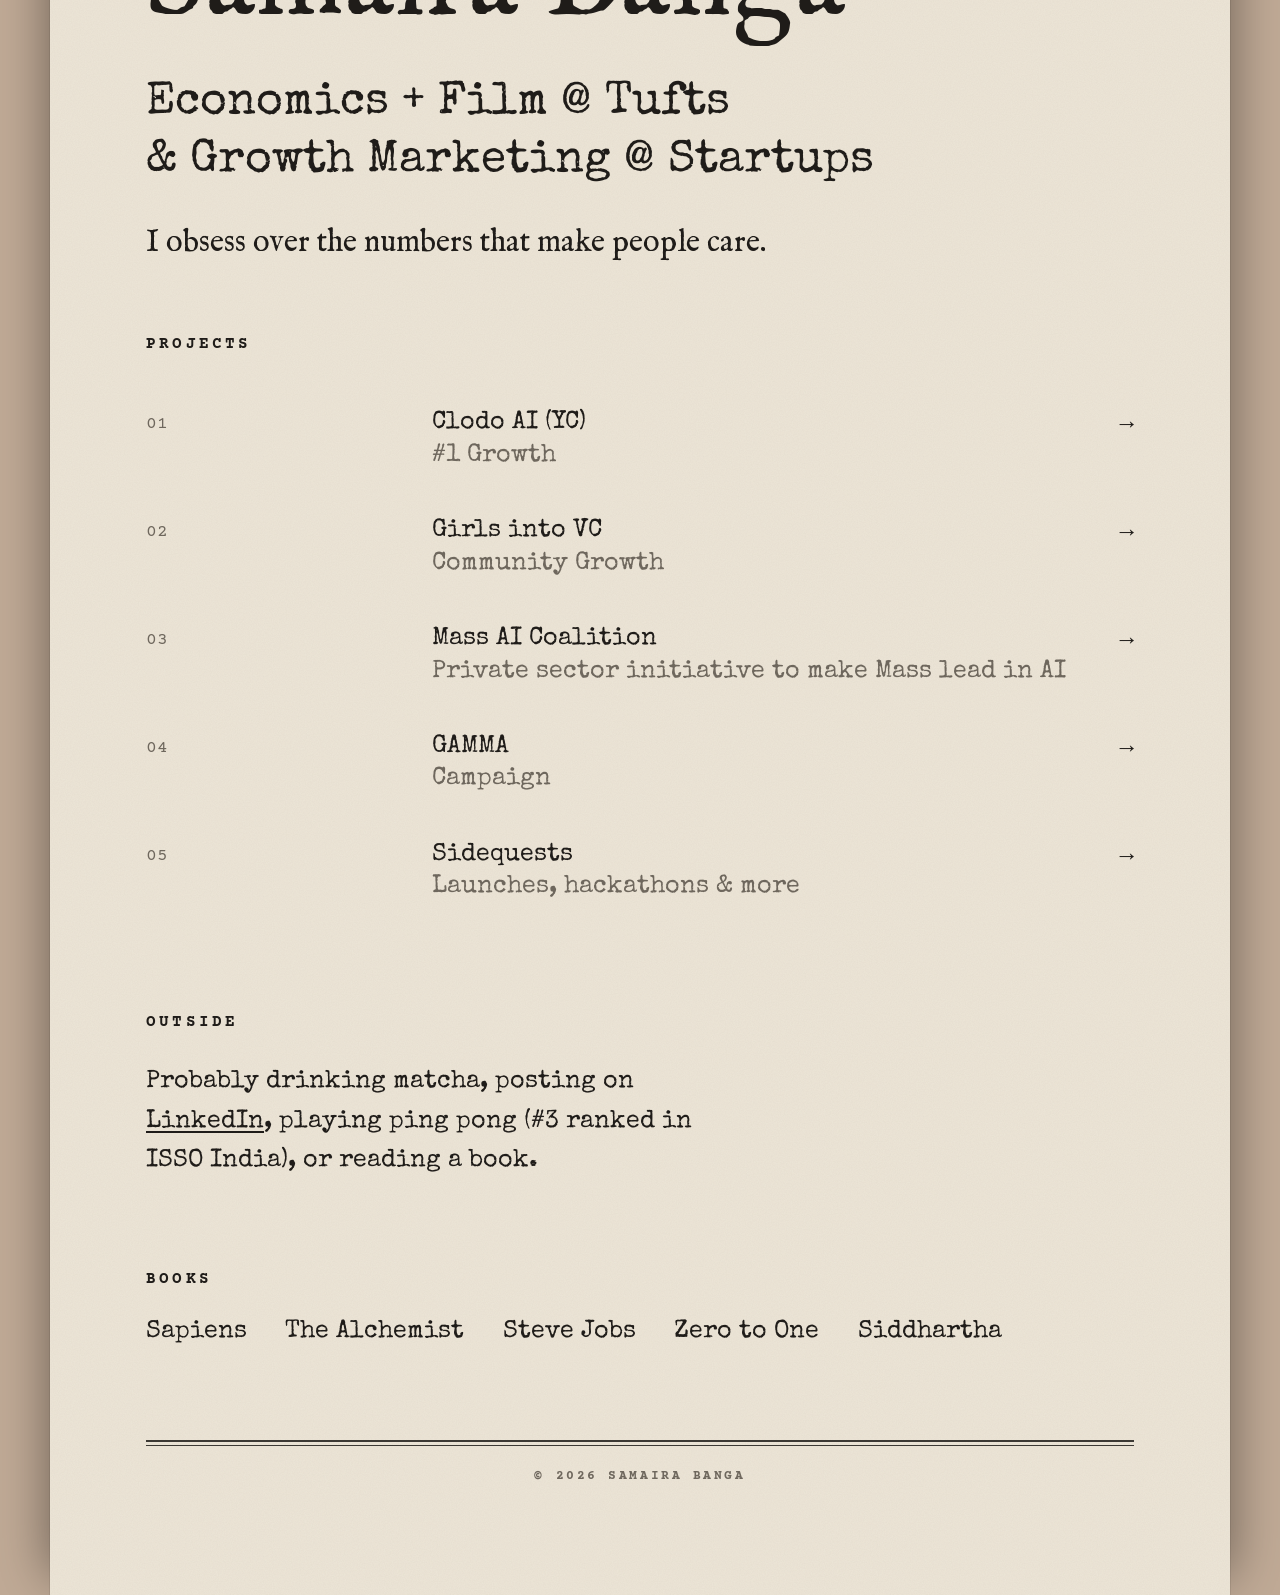
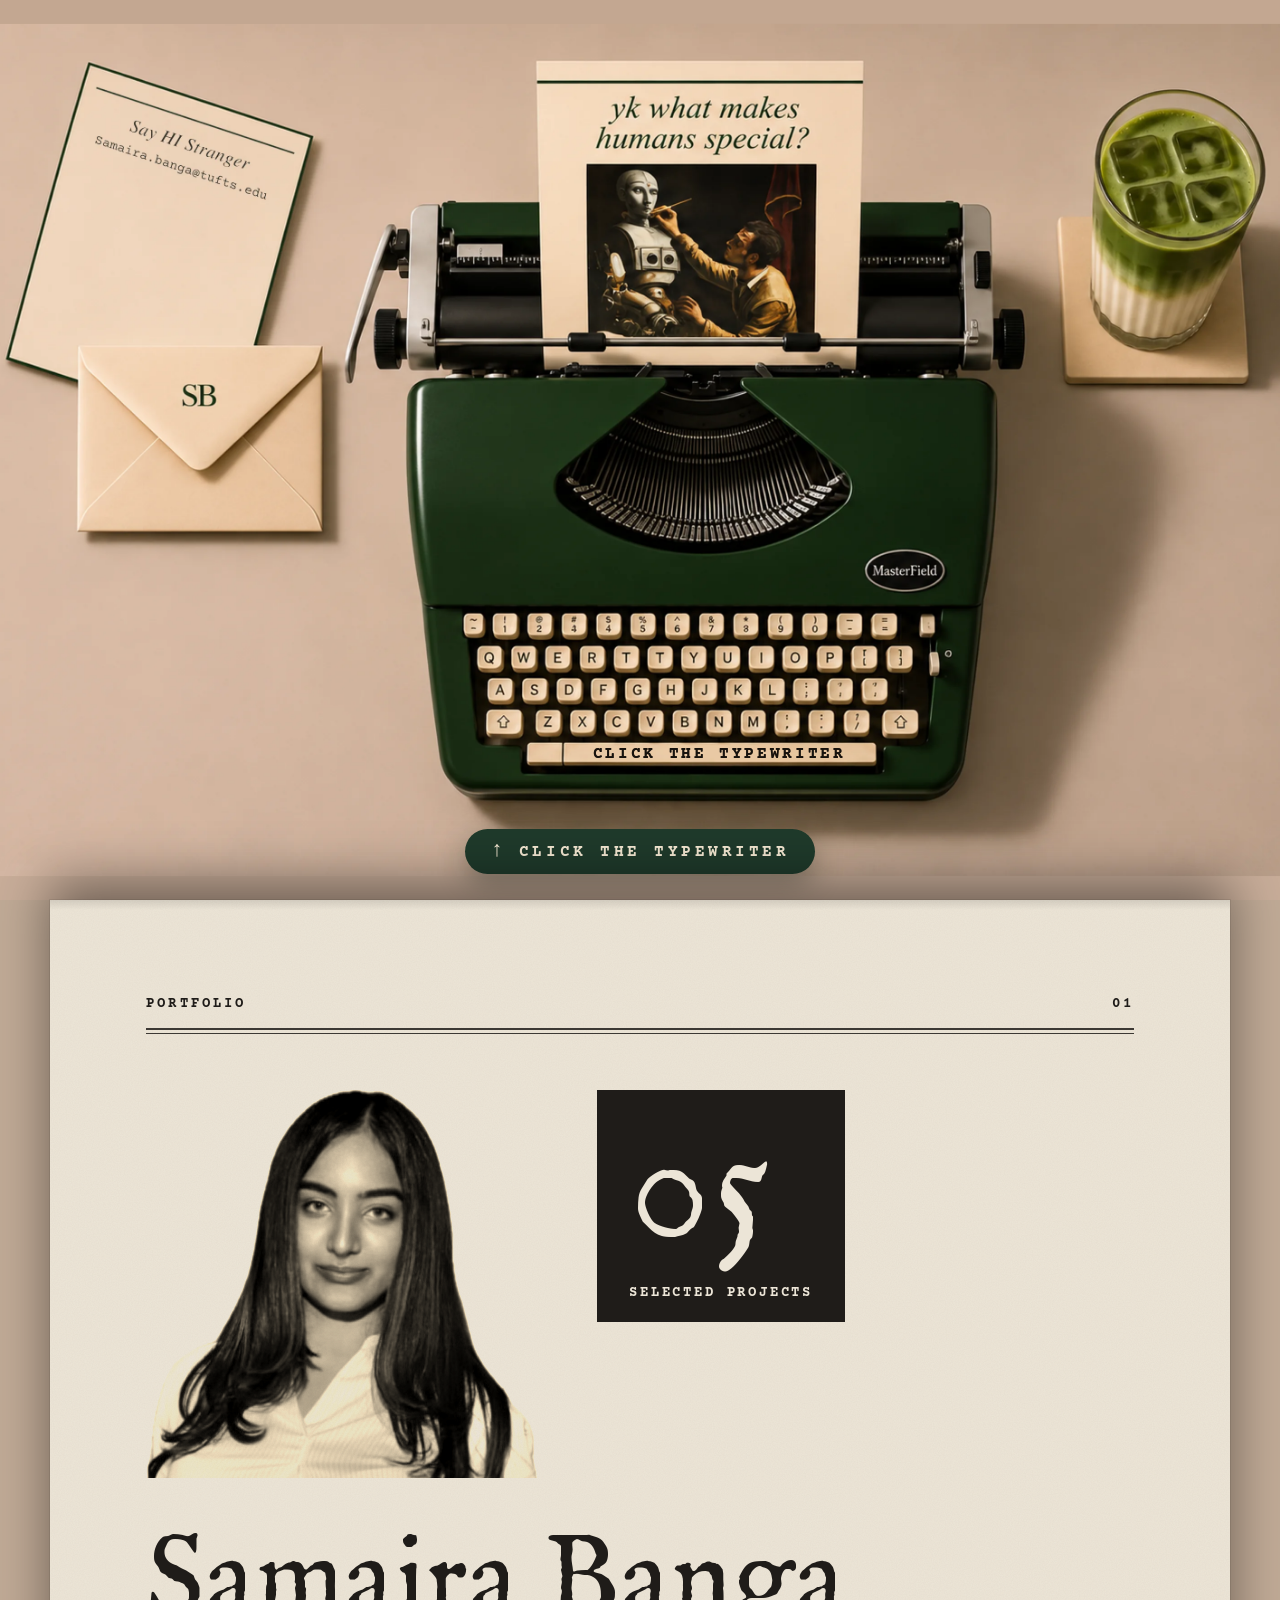
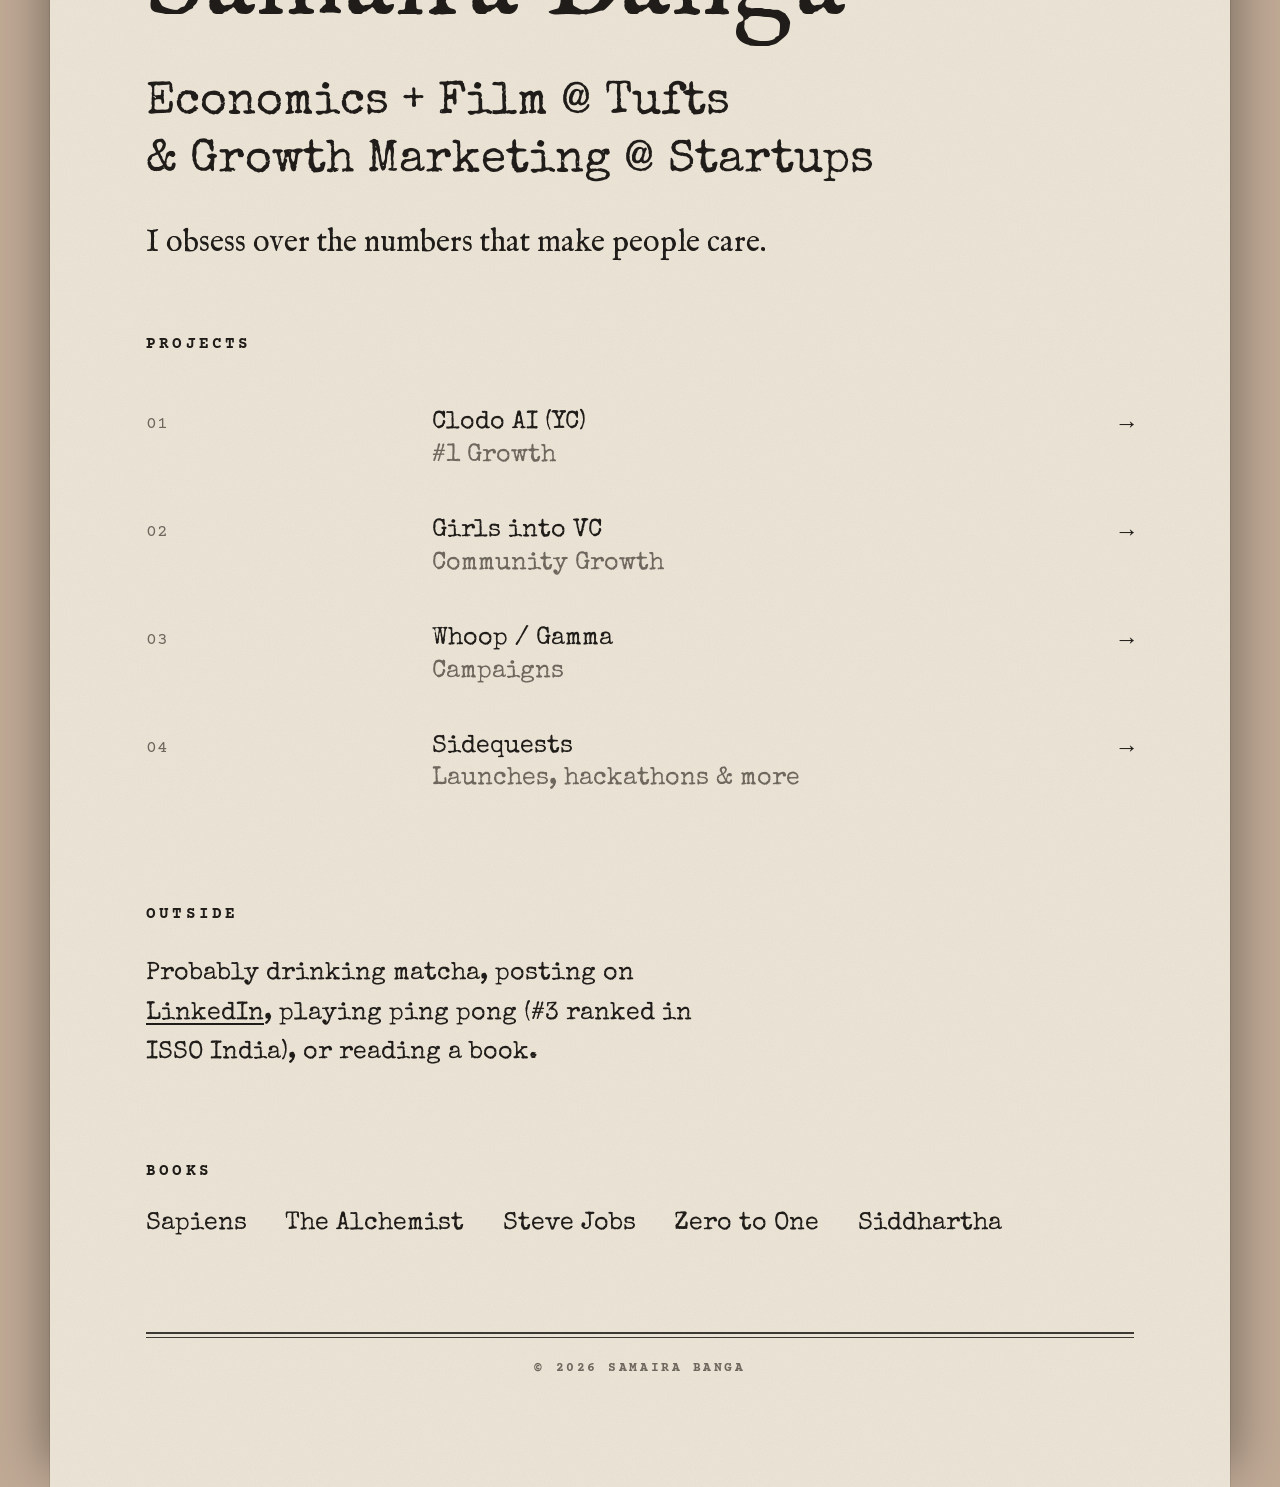
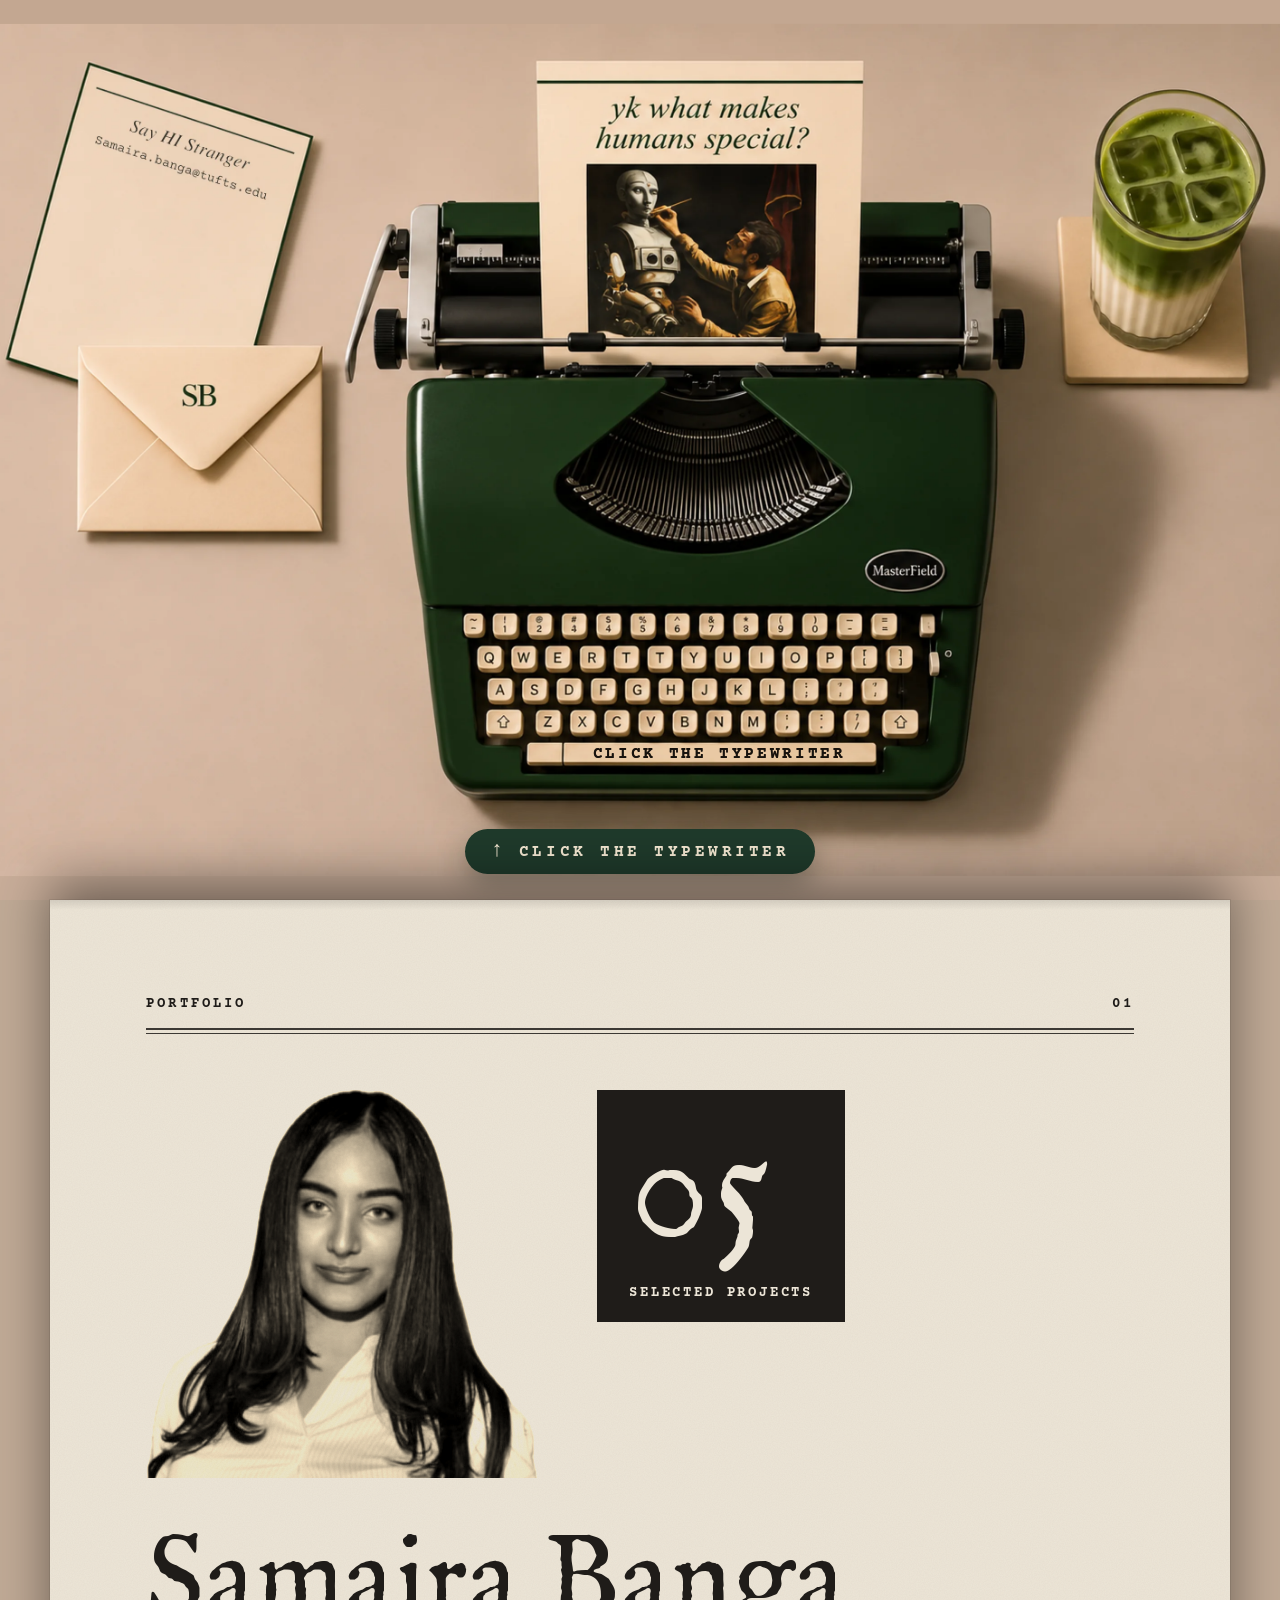
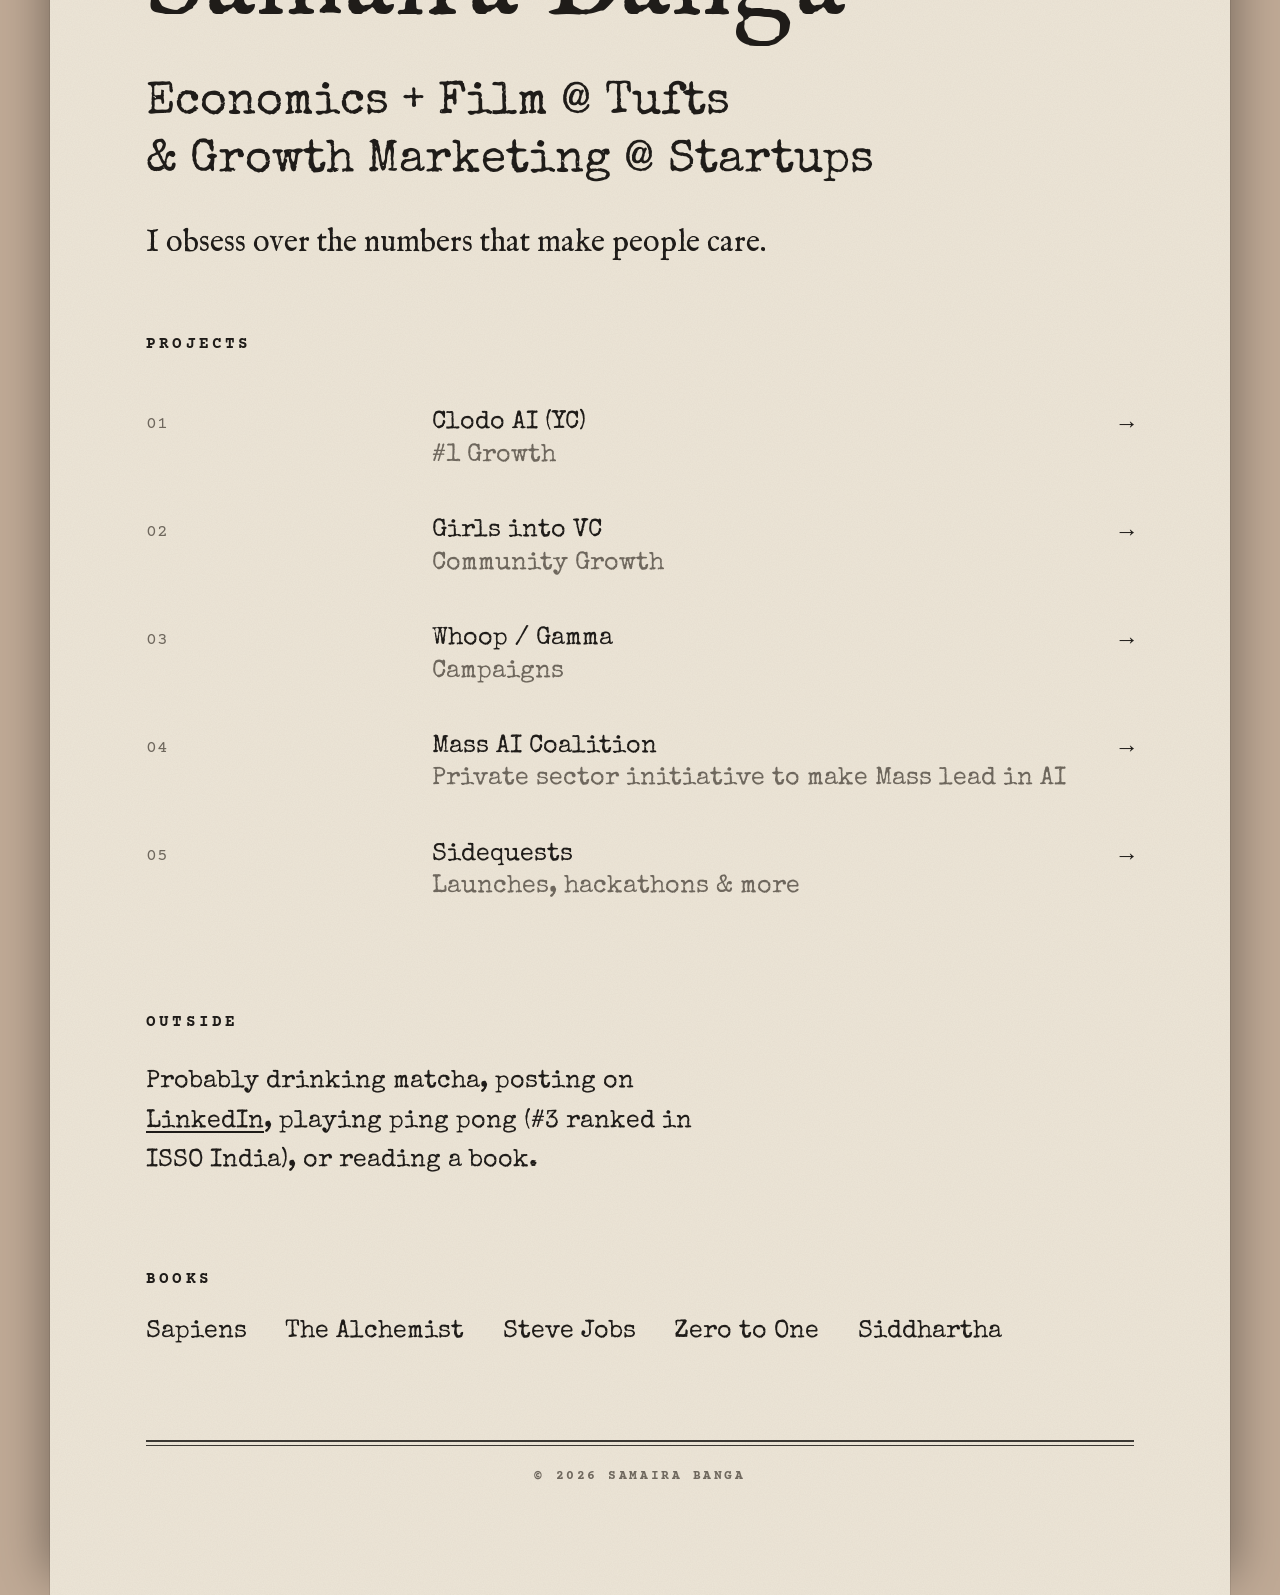
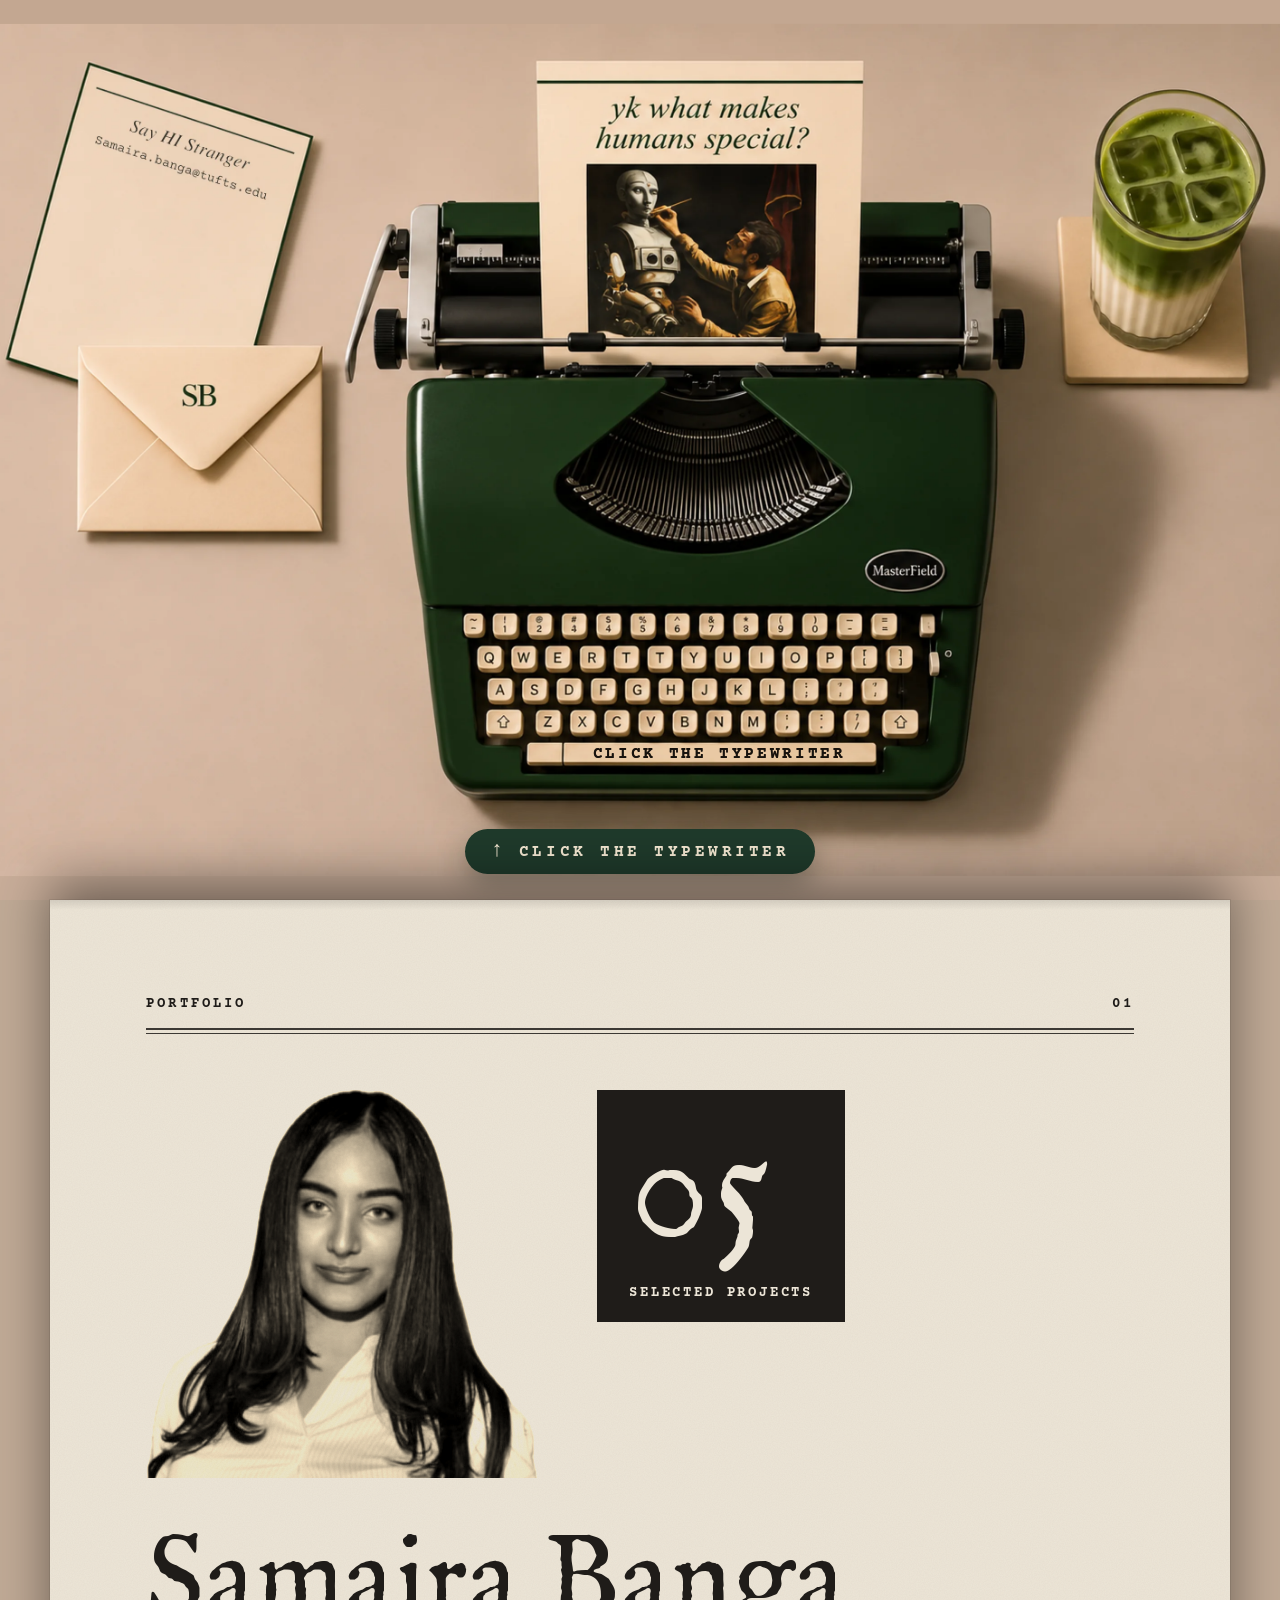
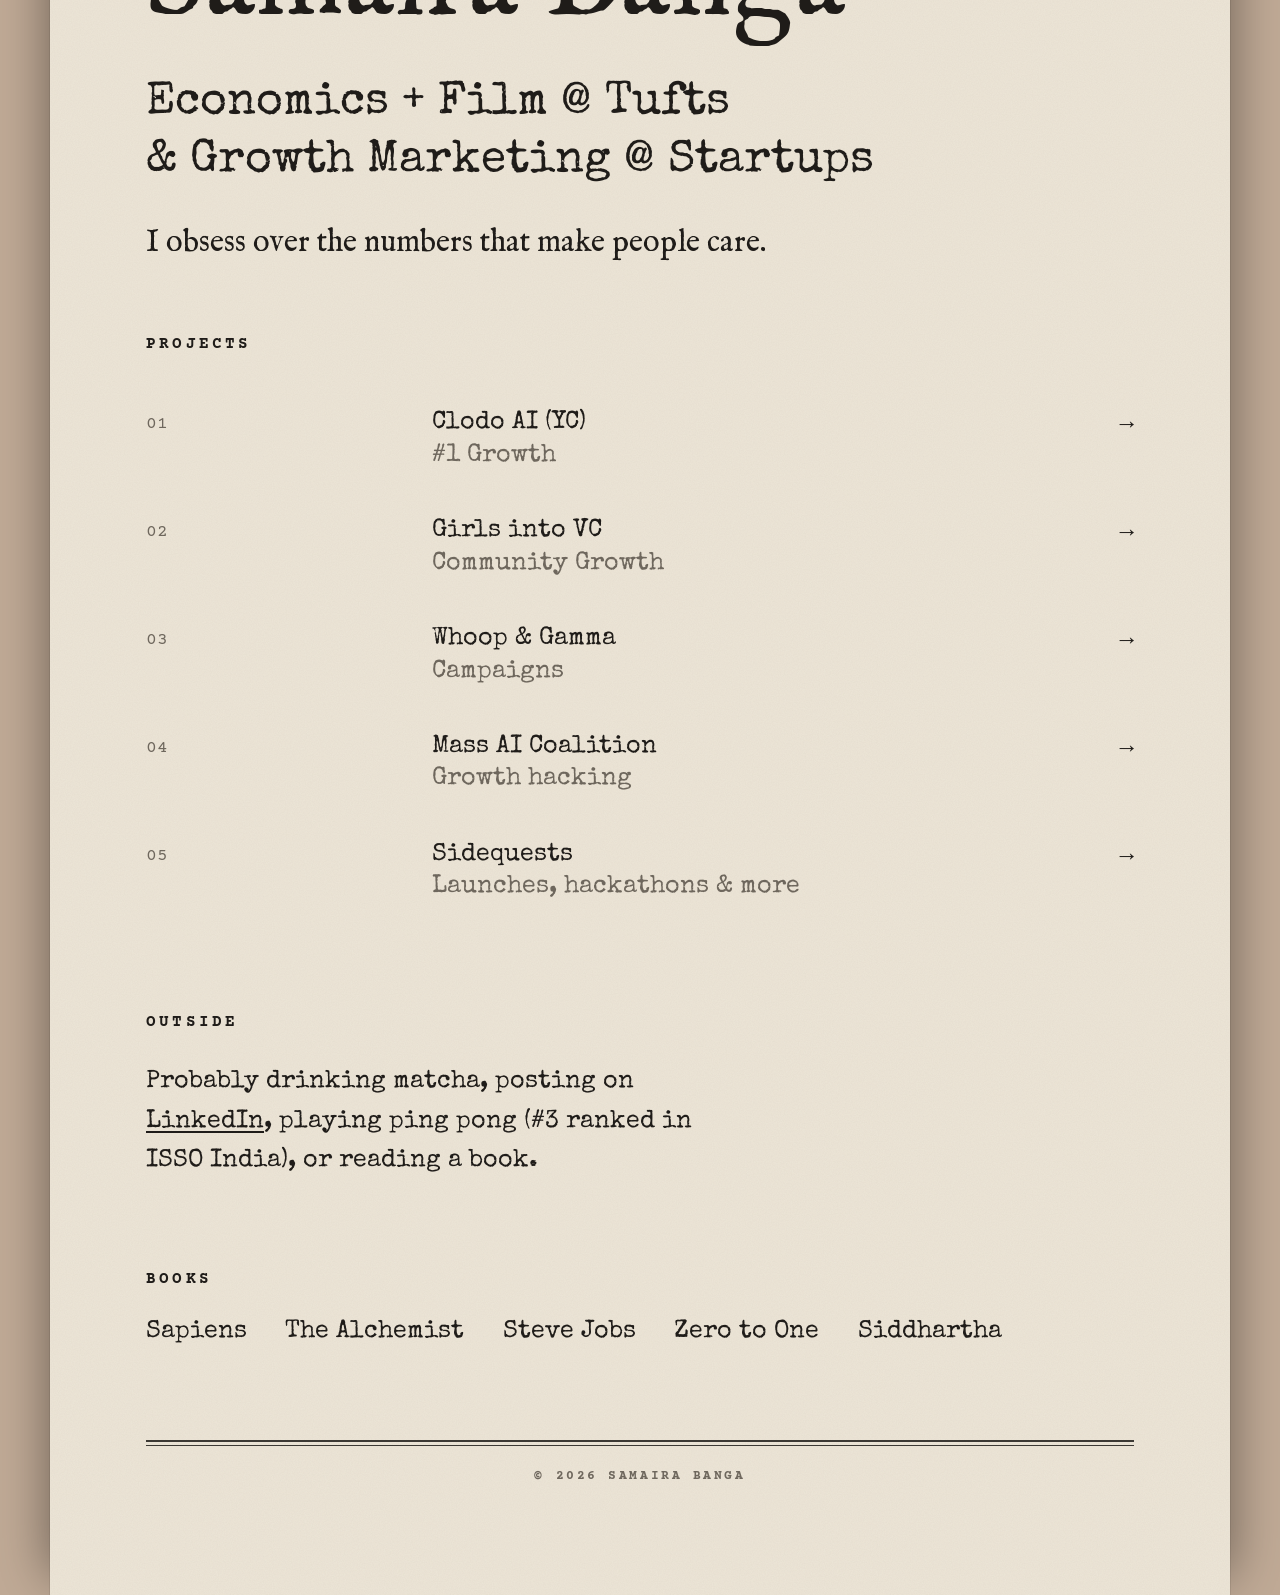
